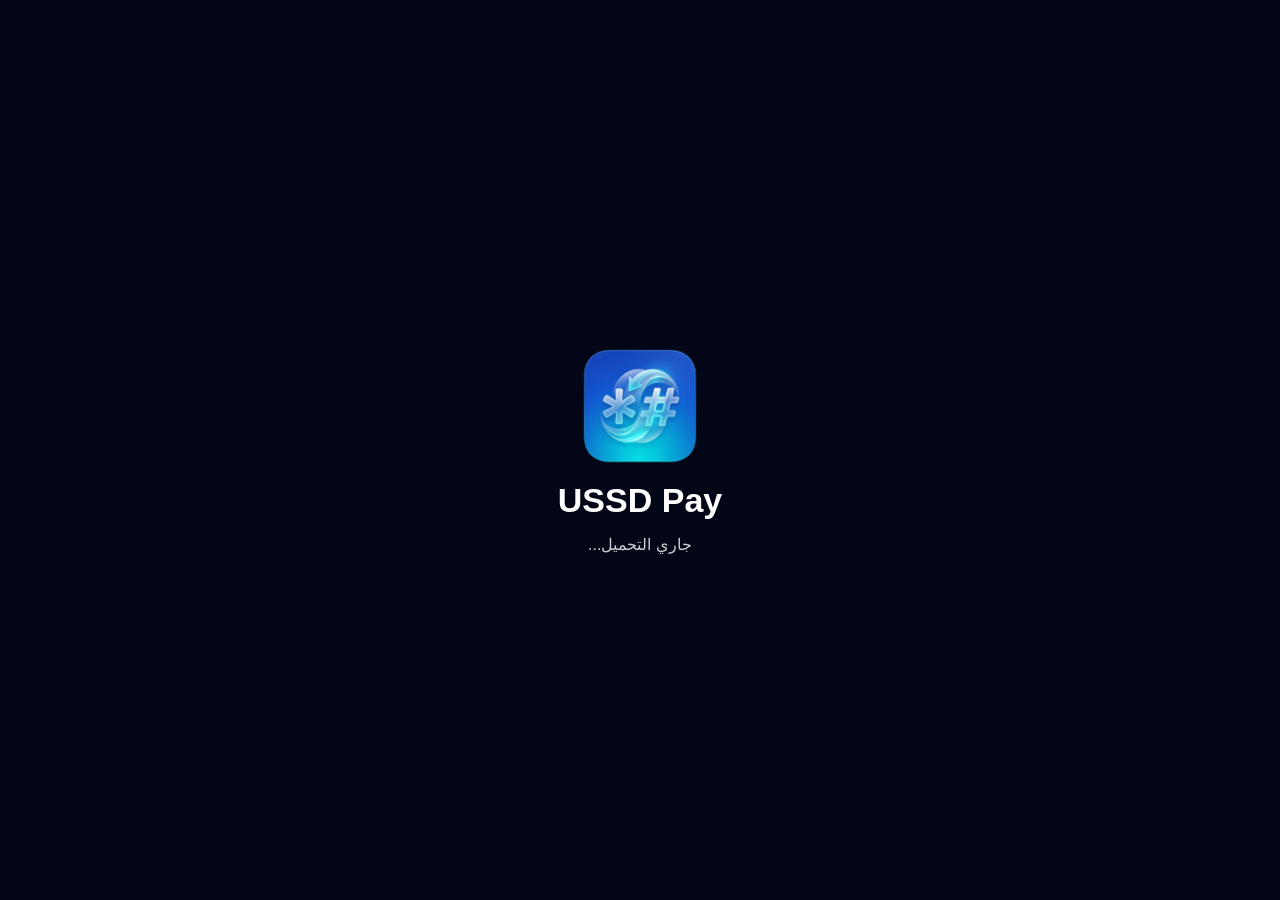
==== index.html @ b7312d6f "Add files via upload" ====
<!DOCTYPE html>
<html lang="ar" dir="rtl">

<head>

<meta charset="UTF-8">

<meta
name="viewport"
content="width=device-width,initial-scale=1.0,maximum-scale=1">

<meta
name="theme-color"
content="#020617">

<meta
name="apple-mobile-web-app-capable"
content="yes">

<meta
name="apple-mobile-web-app-status-bar-style"
content="black-translucent">

<title>USSD Pay</title>

<link
rel="manifest"
href="manifest.json">

<link
rel="stylesheet"
href="style.css">

</head>

<body>

<!-- Splash -->

<div id="splash">

    <img
    src="icons/logo.png"
    alt="Logo"
    class="splash-logo">

    <h1>
    USSD Pay
    </h1>

    <p>
    جاري التحميل...
    </p>

</div>

<!-- Toast -->

<div id="toast"></div>

<!-- Loader -->

<div id="loader">

    <div class="spinner"></div>

</div>

<!-- App -->

<div id="app">

<header>

    <div class="header-left">

        <img
        src="icons/logo.png"
        class="logo-small"
        alt="Logo">

    </div>

    <div class="header-center">

        <h2>
        USSD Pay
        </h2>

    </div>

    <div class="header-right">

        <a
        href="settings.html"
        class="settings-btn">

        ⚙️

        </a>

    </div>

</header>

<!-- Search -->

<input
type="search"
id="searchReceiver"
placeholder="بحث عن مستلم">

<!-- Favorite Receivers -->

<div id="favoritesSection">

    <h3>
    ⭐ المفضلة
    </h3>

    <div
    id="favoritesList">
    </div>

</div>

<!-- Main Card -->

<div class="card">

    <div class="services">

        <button
        class="service active"
        data-service="jawwal">

        جوال باي

        </button>

        <button
        class="service"
        data-service="palpay">

        بال باي

        </button>

    </div>

    <select id="savedUsers">

        <option value="">

        اختر مستلم

        </option>

    </select>

    <input
    type="text"
    id="receiverName"
    placeholder="اسم المستلم">

    <input
    type="tel"
    id="phone"
    placeholder="رقم الهاتف">

    <input
    type="number"
    id="amount"
    placeholder="المبلغ">

    <button
    class="secondary-btn"
    onclick="saveReceiver()">

    حفظ المستلم

    </button>

    <button
    class="main-btn"
    onclick="generateUSSD()">

    تحويل الآن

    </button>

</div>

<!-- History -->

<div class="card">

    <h3>
    آخر التحويلات
    </h3>

    <div
    id="historyList">
    </div>

</div>

<footer>

    تصميم
    <strong>
    وسام فحجان
    </strong>

</footer>

</div>

<!-- USSD Preview Modal -->

<div
id="ussdModal"
class="modal">

    <div
    class="modal-content">

        <h3>
        مراجعة الكود
        </h3>

        <textarea
        id="ussdPreview"
        readonly>
        </textarea>

        <div
        class="modal-actions">

            <button
            onclick="copyUSSD()">

            نسخ

            </button>

            <button
            onclick="callUSSD()">

            اتصال

            </button>

        </div>

    </div>

</div>

<script src="script.js"></script>

<script>

if(
'serviceWorker'
in navigator
){

    window.addEventListener(
    'load',

    ()=>{

        navigator
        .serviceWorker
        .register(
            './sw.js'
        );

    });

}

</script>

</body>

</html>
---- style.css ----
:root{

    --bg:#020617;
    --card:rgba(255,255,255,.08);
    --border:rgba(255,255,255,.10);

    --text:#ffffff;
    --text2:rgba(255,255,255,.7);

    --primary:#2563eb;
    --secondary:#06b6d4;

    --input:#0f172a;

}

body.light{

    --bg:#f8fafc;

    --card:rgba(255,255,255,.75);

    --border:rgba(255,255,255,.9);

    --text:#0f172a;

    --text2:#475569;

    --input:#ffffff;

}

*{

    margin:0;
    padding:0;

    box-sizing:border-box;

    font-family:
    -apple-system,
    BlinkMacSystemFont,
    sans-serif;

    -webkit-tap-highlight-color:
    transparent;

}

body{

    min-height:100vh;

    background:
    linear-gradient(
      135deg,
      var(--bg),
      #111827
    );

    color:var(--text);

    overflow-x:hidden;

    transition:.3s;

}

/* ===== خلفية زجاجية ===== */

body::before{

    content:"";

    position:fixed;

    width:350px;
    height:350px;

    right:-120px;
    top:-120px;

    background:#2563eb;

    filter:blur(120px);

    opacity:.35;

    border-radius:50%;

    z-index:-1;

}

body::after{

    content:"";

    position:fixed;

    width:350px;
    height:350px;

    left:-120px;
    bottom:-120px;

    background:#06b6d4;

    filter:blur(120px);

    opacity:.35;

    border-radius:50%;

    z-index:-1;

}

/* ===== Splash ===== */

#splash{

    position:fixed;

    inset:0;

    z-index:9999;

    background:#020617;

    display:flex;

    flex-direction:column;

    justify-content:center;

    align-items:center;

    gap:15px;

}

.splash-logo{

    width: 120px;
    height: 120px;
    object-fit: contain;

}

#splash h1{

    font-size:34px;

}

#splash p{

    opacity:.8;

}

/* ===== Toast ===== */

#toast{

    position:fixed;

    top:25px;

    left:50%;

    transform:
    translateX(-50%);

    background:#111827;

    color:white;

    padding:
    12px 20px;

    border-radius:16px;

    opacity:0;

    pointer-events:none;

    transition:.3s;

    z-index:9999;

}

#toast.show{

    opacity:1;

}

/* ===== Loader ===== */

#loader{

    position:fixed;

    inset:0;

    display:none;

    justify-content:center;

    align-items:center;

    backdrop-filter:
    blur(8px);

    z-index:9998;

}

.spinner{

    width:55px;
    height:55px;

    border:
    4px solid rgba(255,255,255,.15);

    border-top:
    4px solid white;

    border-radius:50%;

    animation:
    spin .8s linear infinite;

}

/* ===== App ===== */

#app{

    padding:
    max(20px,env(safe-area-inset-top))
    20px
    max(20px,env(safe-area-inset-bottom));

}

/* ===== Header ===== */

header{

    display:flex;

    align-items:center;

    justify-content:space-between;

    margin-bottom:20px;

}

.logo-small{

    width:52px;
    height:52px;
    object-fit:contain;

}

.header-center{

    flex:1;

    text-align:center;

}

.settings-btn{

    text-decoration:none;

    color:var(--text);

    font-size:24px;

}

/* ===== Search ===== */

#searchReceiver{

    width:100%;

    margin-bottom:15px;

}

/* ===== Cards ===== */

.card{

    background:var(--card);

    border:
    1px solid var(--border);

    backdrop-filter:
    blur(30px);

    -webkit-backdrop-filter:
    blur(30px);

    border-radius:30px;

    padding:20px;

    margin-bottom:20px;

    box-shadow:
    0 15px 45px rgba(0,0,0,.25);

    animation:
    fadeUp .5s ease;

}

/* ===== Favorites ===== */

#favoritesSection{

    margin-bottom:15px;

}

#favoritesSection h3{

    margin-bottom:10px;

}

.favorite-item{

    background:var(--card);

    border:
    1px solid var(--border);

    border-radius:16px;

    padding:12px;

    margin-bottom:10px;

    cursor:pointer;

}

/* ===== Services ===== */

.services{

    display:flex;

    gap:10px;

    margin-bottom:15px;

}

.service{

    flex:1;

    border:none;

    border-radius:18px;

    padding:16px;

    cursor:pointer;

    background:#334155;

    color:white;

    transition:.25s;

}

.service.active{

    background:
    linear-gradient(
      135deg,
      var(--primary),
      var(--secondary)
    );

}

/* ===== Inputs ===== */

input,
select,
textarea{

    width:100%;

    padding:16px;

    border:none;

    outline:none;

    border-radius:18px;

    background:var(--input);

    color:var(--text);

    margin-bottom:12px;

    font-size:16px;

}

textarea{

    resize:none;

    min-height:120px;

}

/* ===== Buttons ===== */

.main-btn{

    width:100%;

    border:none;

    border-radius:20px;

    padding:18px;

    cursor:pointer;

    color:white;

    font-size:18px;

    font-weight:700;

    background:
    linear-gradient(
      135deg,
      var(--primary),
      var(--secondary)
    );

}

.secondary-btn{

    width:100%;

    border:none;

    border-radius:18px;

    padding:16px;

    cursor:pointer;

    margin-bottom:10px;

    background:#334155;

    color:white;

}

.main-btn:active,
.secondary-btn:active{

    transform:scale(.97);

}

/* ===== History ===== */

#historyList{

    display:flex;

    flex-direction:column;

    gap:10px;

}

.history-item{

    padding:12px;

    border-radius:16px;

    background:
    rgba(255,255,255,.05);

}

/* ===== Modal ===== */

.modal{

    position:fixed;

    inset:0;

    background:
    rgba(0,0,0,.55);

    display:none;

    justify-content:center;

    align-items:center;

    z-index:9999;

}

.modal-content{

    width:90%;

    max-width:450px;

    background:#0f172a;

    border-radius:25px;

    padding:20px;

}

.modal-actions{

    display:flex;

    gap:10px;

    margin-top:15px;

}

.modal-actions button{

    flex:1;

    border:none;

    border-radius:16px;

    padding:14px;

    color:white;

    cursor:pointer;

    background:
    linear-gradient(
      135deg,
      var(--primary),
      var(--secondary)
    );

}

/* ===== Footer ===== */

footer{

    text-align:center;

    margin-top:25px;

    color:var(--text2);

    font-size:14px;

}

footer strong{

    color:var(--text);

}

/* ===== Animations ===== */

@keyframes spin{

    from{

        transform:
        rotate(0deg);

    }

    to{

        transform:
        rotate(360deg);

    }

}

@keyframes pulse{

    0%{

        transform:
        scale(1);

    }

    50%{

        transform:
        scale(1.08);

    }

    100%{

        transform:
        scale(1);

    }

}

@keyframes fadeUp{

    from{

        opacity:0;

        transform:
        translateY(25px);

    }

    to{

        opacity:1;

        transform:
        translateY(0);

    }

}

/* ===== Responsive ===== */

@media(max-width:768px){

    .card{

        padding:18px;

    }

}

@media(max-width:480px){

    .service{

        padding:14px;

        font-size:14px;

    }

    .main-btn{

        font-size:16px;

    }

    .modal-content{

        width:95%;

    }

}
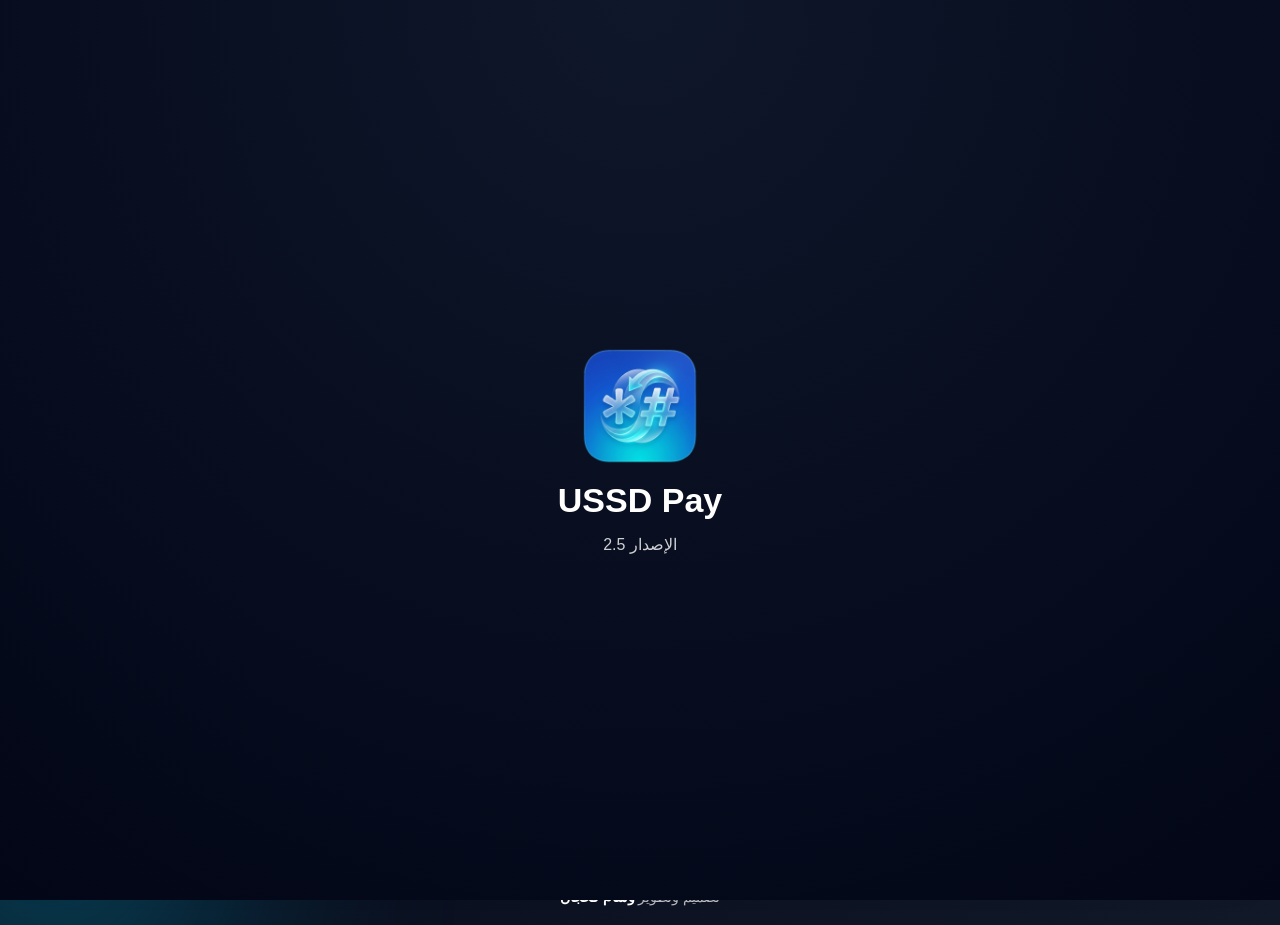
==== commit 05bb509b: "Add files via upload" ====
--- a/index.html
+++ b/index.html
@@ -14,6 +14,10 @@
 content="#020617">
 
 <meta
+name="mobile-web-app-capable"
+content="yes">
+
+<meta
 name="apple-mobile-web-app-capable"
 content="yes">
 
@@ -21,7 +25,9 @@
 name="apple-mobile-web-app-status-bar-style"
 content="black-translucent">
 
-<title>USSD Pay</title>
+<title>
+USSD Pay v2.5
+</title>
 
 <link
 rel="manifest"
@@ -30,6 +36,16 @@
 <link
 rel="stylesheet"
 href="style.css">
+
+<link
+rel="stylesheet"
+href="https://cdnjs.cloudflare.com/ajax/libs/font-awesome/6.5.2/css/all.min.css">
+
+<meta name="mobile-web-app-capable" content="yes">
+
+<link rel="apple-touch-icon" href="icons/icon-192.png">
+
+<meta name="apple-mobile-web-app-title" content="USSD Pay">
 
 </head>
 
@@ -49,7 +65,7 @@
     </h1>
 
     <p>
-    جاري التحميل...
+    الإصدار 2.5
     </p>
 
 </div>
@@ -95,27 +111,53 @@
         href="settings.html"
         class="settings-btn">
 
-        ⚙️
+        <i class="fa-solid fa-gear"></i>
 
         </a>
 
     </div>
 
 </header>
+
+<!-- Device Info -->
+
+<div class="device-card">
+
+    <div id="deviceInfo">
+
+        <i class="fa-solid fa-mobile-screen"></i>
+
+        جاري التعرف على الجهاز...
+
+    </div>
+
+    <div id="dateTime">
+
+        <i class="fa-solid fa-clock"></i>
+
+        ...
+
+    </div>
+
+</div>
 
 <!-- Search -->
 
 <input
 type="search"
 id="searchReceiver"
-placeholder="بحث عن مستلم">
-
-<!-- Favorite Receivers -->
+placeholder="البحث عن مستلم">
+
+<!-- Favorites -->
 
 <div id="favoritesSection">
 
     <h3>
-    ⭐ المفضلة
+
+        <i class="fa-solid fa-star"></i>
+
+        المفضلة
+
     </h3>
 
     <div
@@ -177,6 +219,8 @@
     class="secondary-btn"
     onclick="saveReceiver()">
 
+    <i class="fa-solid fa-bookmark"></i>
+
     حفظ المستلم
 
     </button>
@@ -185,6 +229,8 @@
     class="main-btn"
     onclick="generateUSSD()">
 
+    <i class="fa-solid fa-paper-plane"></i>
+
     تحويل الآن
 
     </button>
@@ -196,7 +242,11 @@
 <div class="card">
 
     <h3>
-    آخر التحويلات
+
+        <i class="fa-solid fa-clock-rotate-left"></i>
+
+        آخر التحويلات
+
     </h3>
 
     <div
@@ -207,16 +257,23 @@
 
 <footer>
 
-    تصميم
+    USSD Pay v2.5
+
+    <br>
+
+    تصميم وتطوير
+
     <strong>
+
     وسام فحجان
+
     </strong>
 
 </footer>
 
 </div>
 
-<!-- USSD Preview Modal -->
+<!-- USSD Modal -->
 
 <div
 id="ussdModal"
@@ -226,7 +283,11 @@
     class="modal-content">
 
         <h3>
+
+        <i class="fa-solid fa-code"></i>
+
         مراجعة الكود
+
         </h3>
 
         <textarea
@@ -240,6 +301,8 @@
             <button
             onclick="copyUSSD()">
 
+            <i class="fa-solid fa-copy"></i>
+
             نسخ
 
             </button>
@@ -247,11 +310,86 @@
             <button
             onclick="callUSSD()">
 
+            <i class="fa-solid fa-phone"></i>
+
             اتصال
 
             </button>
 
         </div>
+
+    </div>
+
+</div>
+
+<!-- Install App -->
+
+<div
+id="installBanner"
+class="install-banner">
+
+    <div>
+
+        <strong>
+        📱 تثبيت USSD Pay
+        </strong>
+
+        <br>
+
+        <small>
+        تثبيت التطبيق للوصول السريع
+        </small>
+
+    </div>
+
+    <button
+    id="installBtn">
+
+    تثبيت
+
+    </button>
+
+</div>
+
+<!-- iPhone Install -->
+
+<div
+id="iosInstallModal"
+class="modal">
+
+    <div
+    class="modal-content">
+
+        <h3>
+        📱 تثبيت USSD Pay
+        </h3>
+
+        <br>
+
+        <p>
+        لتثبيت التطبيق على iPhone:
+        </p>
+
+        <br>
+
+        <p>
+        1️⃣ اضغط زر المشاركة
+        </p>
+
+        <p>
+        2️⃣ اختر
+        "إضافة إلى الشاشة الرئيسية"
+        </p>
+
+        <br>
+
+        <button
+        class="main-btn"
+        onclick="closeIOSInstall()">
+
+        فهمت
+
+        </button>
 
     </div>
 
--- a/style.css
+++ b/style.css
@@ -703,4 +703,152 @@
 
     }
 
+}
+*{
+    -webkit-font-smoothing:antialiased;
+    -moz-osx-font-smoothing:grayscale;
+}
+
+body{
+    -webkit-overflow-scrolling:touch;
+}
+button, .service, .card{
+    -webkit-tap-highlight-color:transparent;
+}
+.card,
+.service,
+.favorite-item{
+    transition:.25s ease;
+}
+
+.card:hover{
+    transform:translateY(-4px) scale(1.01);
+}
+
+.service:hover{
+    transform:translateY(-2px);
+}
+.device-card{
+    background:var(--card);
+    border:1px solid var(--border);
+    border-radius:25px;
+    padding:16px;
+    margin-bottom:18px;
+    backdrop-filter:blur(25px);
+    -webkit-backdrop-filter:blur(25px);
+    display:flex;
+    flex-direction:column;
+    gap:8px;
+    animation:fadeUp .5s ease;
+}
+
+.device-card i{
+    margin-left:6px;
+    color:var(--text2);
+}
+.modal-content{
+    background:rgba(15,23,42,.95);
+    backdrop-filter:blur(20px);
+    border:1px solid var(--border);
+    animation:fadeUp .3s ease;
+}
+#splash{
+    background:radial-gradient(circle at top,#0f172a,#020617);
+}
+
+.splash-logo{
+    animation:pulse 2s infinite ease-in-out;
+}
+input, select, textarea{
+    transition:.2s ease;
+}
+
+input:focus,
+select:focus,
+textarea:focus{
+    transform:scale(1.01);
+    box-shadow:0 0 0 2px rgba(37,99,235,.3);
+}
+.main-btn{
+    box-shadow:0 10px 30px rgba(37,99,235,.25);
+}
+
+.main-btn:hover{
+    filter:brightness(1.05);
+}
+@media(max-width:360px){
+    .card{
+        padding:14px;
+    }
+
+    header h2{
+        font-size:18px;
+    }
+
+    .main-btn{
+        font-size:15px;
+        padding:16px;
+    }
+}
+
+/* ===== Install Banner ===== */
+
+.install-banner{
+
+    position:fixed;
+
+    bottom:20px;
+
+    right:20px;
+
+    left:20px;
+
+    display:none;
+
+    align-items:center;
+
+    justify-content:space-between;
+
+    gap:15px;
+
+    padding:18px;
+
+    border-radius:24px;
+
+    background:
+    rgba(15,23,42,.95);
+
+    backdrop-filter:
+    blur(25px);
+
+    border:
+    1px solid
+    rgba(255,255,255,.08);
+
+    z-index:9997;
+
+    animation:
+    fadeUp .4s ease;
+
+}
+
+.install-banner button{
+
+    border:none;
+
+    border-radius:16px;
+
+    padding:12px 18px;
+
+    color:white;
+
+    cursor:pointer;
+
+    background:
+    linear-gradient(
+    135deg,
+    var(--primary),
+    var(--secondary)
+    );
+
 }
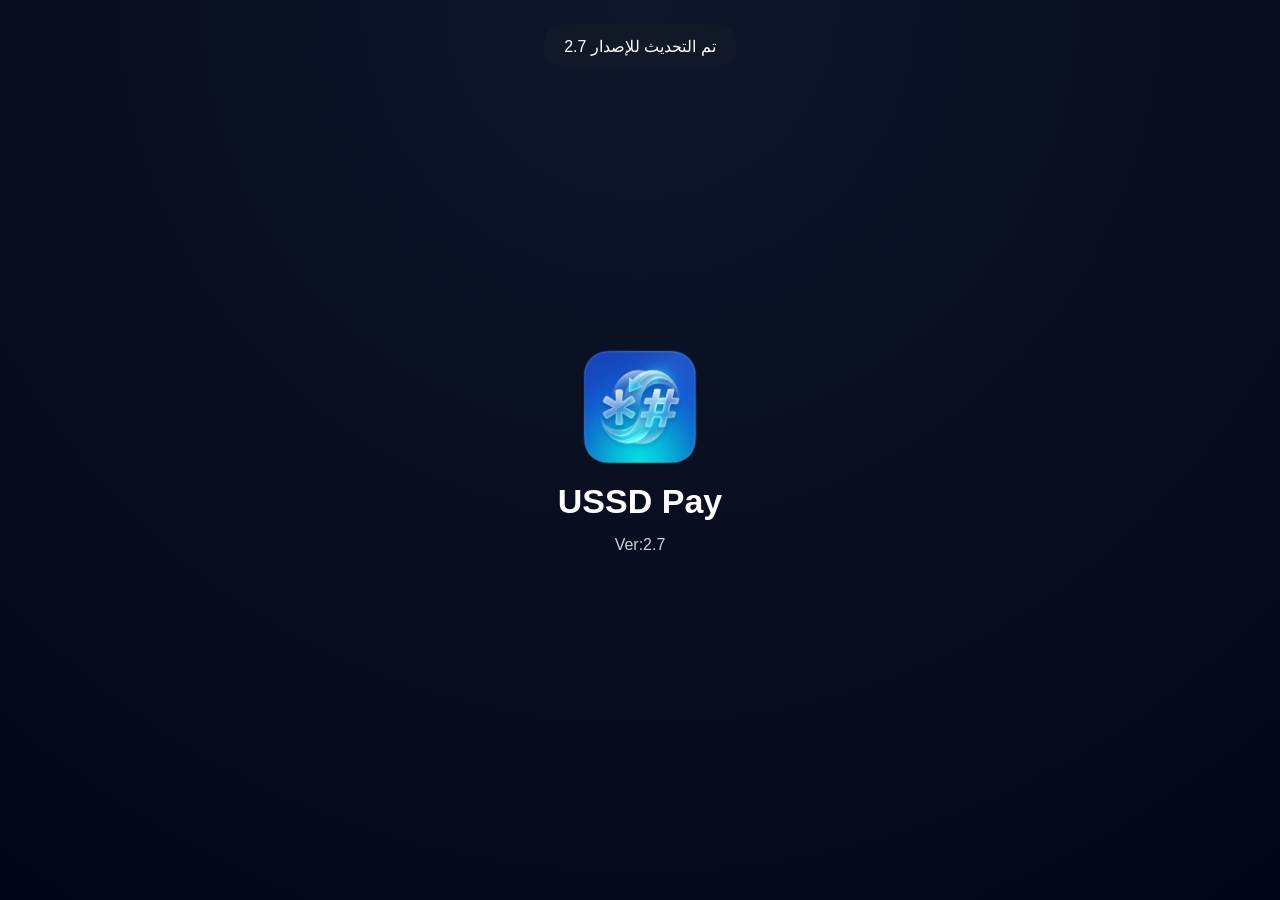
==== commit eed5dd59: "Add files via upload" ====
--- a/index.html
+++ b/index.html
@@ -26,7 +26,7 @@
 content="black-translucent">
 
 <title>
-USSD Pay v2.5
+USSD Pay v2.7
 </title>
 
 <link
@@ -37,9 +37,7 @@
 rel="stylesheet"
 href="style.css">
 
-<link
-rel="stylesheet"
-href="https://cdnjs.cloudflare.com/ajax/libs/font-awesome/6.5.2/css/all.min.css">
+<link rel="stylesheet" href="css/all.min.css">
 
 <meta name="mobile-web-app-capable" content="yes">
 
@@ -65,7 +63,7 @@
     </h1>
 
     <p>
-    الإصدار 2.5
+    Ver:2.7
     </p>
 
 </div>
@@ -123,48 +121,26 @@
 
 <div class="device-card">
 
-    <div id="deviceInfo">
-
-        <i class="fa-solid fa-mobile-screen"></i>
-
-        جاري التعرف على الجهاز...
-
-    </div>
-
-    <div id="dateTime">
-
-        <i class="fa-solid fa-clock"></i>
-
-        ...
-
-    </div>
-
-</div>
-
-<!-- Search -->
-
-<input
-type="search"
-id="searchReceiver"
-placeholder="البحث عن مستلم">
-
-<!-- Favorites -->
-
-<div id="favoritesSection">
-
-    <h3>
-
-        <i class="fa-solid fa-star"></i>
-
-        المفضلة
-
-    </h3>
-
-    <div
-    id="favoritesList">
-    </div>
-
-</div>
+    <div class="device-bar">
+
+        <span id="deviceName"></span>
+
+        <span id="currentDate"></span>
+
+        <span id="currentTime"></span>
+
+    </div>
+
+</div>
+
+<div class="device-card">
+
+    <div id="networkStatus">
+        🟢 متصل
+    </div>
+
+</div>
+
 
 <!-- Main Card -->
 
@@ -176,7 +152,7 @@
         class="service active"
         data-service="jawwal">
 
-        جوال باي
+        جوال باي - JAWWALPAY
 
         </button>
 
@@ -184,7 +160,7 @@
         class="service"
         data-service="palpay">
 
-        بال باي
+        بال باي - PALPAY
 
         </button>
 
@@ -257,7 +233,7 @@
 
 <footer>
 
-    USSD Pay v2.5
+    USSD Pay v2.7
 
     <br>
 
@@ -295,26 +271,22 @@
         readonly>
         </textarea>
 
-        <div
-        class="modal-actions">
-
-            <button
-            onclick="copyUSSD()">
-
+        <div class="modal-actions">
+
+        <button onclick="copyUSSD()">
             <i class="fa-solid fa-copy"></i>
-
-            نسخ
-
-            </button>
-
-            <button
-            onclick="callUSSD()">
-
+        نسخ    
+        </button>
+
+        <button onclick="callUSSD()">
             <i class="fa-solid fa-phone"></i>
-
-            اتصال
-
-            </button>
+        اتصال    
+        </button>
+
+        <button onclick="closeUSSDModal()">
+            <i class="fa-solid fa-check"></i>
+         فهمت    
+        </button>
 
         </div>
 
@@ -423,4 +395,4 @@
 
 </body>
 
-</html>+</html>
--- a/style.css
+++ b/style.css
@@ -192,10 +192,17 @@
 
 }
 
+#toast{
+    transition:
+    opacity .3s ease,
+    transform .3s ease;
+}
+
 #toast.show{
-
     opacity:1;
-
+    transform:
+    translateX(-50%)
+    translateY(0);
 }
 
 /* ===== Loader ===== */
@@ -791,6 +798,48 @@
     }
 }
 
+/* ===== Clock ===== */
+
+.clock-box{
+
+    text-align:center;
+
+    padding:12px;
+
+}
+
+.clock-time{
+
+    font-size:28px;
+
+    font-weight:700;
+
+    letter-spacing:2px;
+
+    font-family:
+    "SF Pro Display",
+    "Segoe UI",
+    sans-serif;
+
+}
+
+.clock-date{
+
+    margin-top:4px;
+
+    font-size:13px;
+
+    opacity:.75;
+
+    font-weight:500;
+
+    font-family:
+    "SF Pro Text",
+    "Segoe UI",
+    sans-serif;
+
+}
+
 /* ===== Install Banner ===== */
 
 .install-banner{
@@ -851,4 +900,68 @@
     var(--secondary)
     );
 
+}
+
+.avatar{
+
+    width:45px;
+    height:45px;
+
+    border-radius:50%;
+
+    display:flex;
+    align-items:center;
+    justify-content:center;
+
+    font-weight:bold;
+
+    background:
+    linear-gradient(
+    135deg,
+    #2563eb,
+    #06b6d4
+    );
+
+    color:white;
+
+}
+
+.device-bar{
+
+    display:flex;
+
+    justify-content:space-between;
+
+    align-items:center;
+
+    gap:10px;
+
+    font-size:14px;
+
+    font-weight:600;
+
+}
+
+#deviceName{
+
+    text-align:left;
+
+    min-width:80px;
+
+}
+
+#currentDate{
+
+    flex:1;
+
+    text-align:center;
+
+}
+
+#currentTime{
+
+    text-align:right;
+
+    min-width:110px;
+
 }
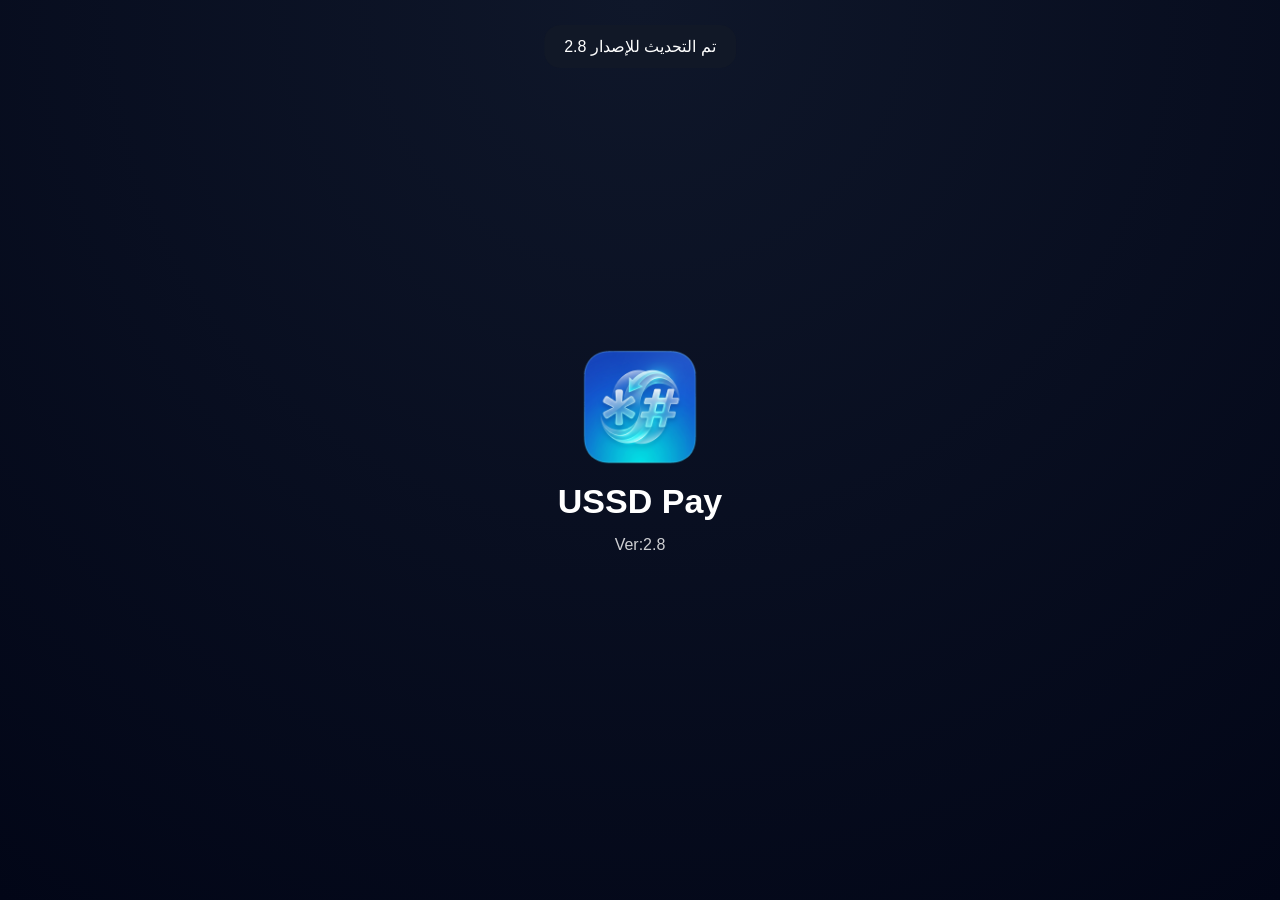
==== commit 42152e1a: "Add files via upload" ====
--- a/index.html
+++ b/index.html
@@ -26,7 +26,7 @@
 content="black-translucent">
 
 <title>
-USSD Pay v2.7
+USSD Pay v2.8
 </title>
 
 <link
@@ -63,7 +63,7 @@
     </h1>
 
     <p>
-    Ver:2.7
+    Ver:2.8
     </p>
 
 </div>
@@ -233,7 +233,7 @@
 
 <footer>
 
-    USSD Pay v2.7
+    USSD Pay v2.8
 
     <br>
 
--- a/style.css
+++ b/style.css
@@ -16,17 +16,125 @@
 
 body.light{
 
-    --bg:#f8fafc;
-
-    --card:rgba(255,255,255,.75);
+    --bg:#eef4ff;
+
+    --card:rgba(255,255,255,.65);
 
     --border:rgba(255,255,255,.9);
 
     --text:#0f172a;
 
-    --text2:#475569;
-
-    --input:#ffffff;
+    --text2:#64748b;
+
+    --input:rgba(255,255,255,.85);
+
+    --primary:#3b82f6;
+
+    --secondary:#06b6d4;
+
+}
+
+body.light{
+
+    background:
+    linear-gradient(
+    135deg,
+    #eef4ff 0%,
+    #f8fafc 40%,
+    #e0f2fe 100%
+    );
+
+}
+
+body.light::before{
+
+    background:#60a5fa;
+    opacity:.25;
+
+}
+
+body.light::after{
+
+    background:#22d3ee;
+    opacity:.25;
+
+}
+
+body.light .service{
+
+    background:#dbeafe;
+
+    color:#1e293b;
+
+}
+
+body.light .secondary-btn{
+
+    background:#e0f2fe;
+
+    color:#0f172a;
+
+}
+
+body.light .history-item{
+
+    background:
+    rgba(59,130,246,.08);
+
+}
+
+body.light .favorite-item{
+
+    background:
+    rgba(255,255,255,.7);
+
+}
+
+body.light input,
+body.light select,
+body.light textarea{
+
+    background:
+    rgba(255,255,255,.85);
+
+    border:
+    1px solid rgba(59,130,246,.08);
+
+}
+
+body.light .service{
+
+    background:#e2e8f0;
+
+    color:#334155;
+
+    border:
+    1px solid rgba(59,130,246,.12);
+
+}
+
+body.light .service.active{
+
+    background:
+    linear-gradient(
+    135deg,
+    #3b82f6,
+    #06b6d4
+    );
+
+    color:white;
+
+    border:none;
+
+    box-shadow:
+    0 6px 20px rgba(59,130,246,.25);
+
+}
+
+.service.active{
+
+    transform:
+    translateY(-2px);
 
 }
 
@@ -157,6 +265,34 @@
 #splash p{
 
     opacity:.8;
+
+}
+
+body.light #splash{
+
+    background:
+    linear-gradient(
+    135deg,
+    #eef4ff,
+    #f8fafc,
+    #e0f2fe
+    );
+
+    color:#0f172a;
+
+}
+
+body.light #splash p{
+
+    color:#475569;
+
+    opacity:1;
+
+}
+
+body.light #splash h1{
+
+    color:#0f172a;
 
 }
 
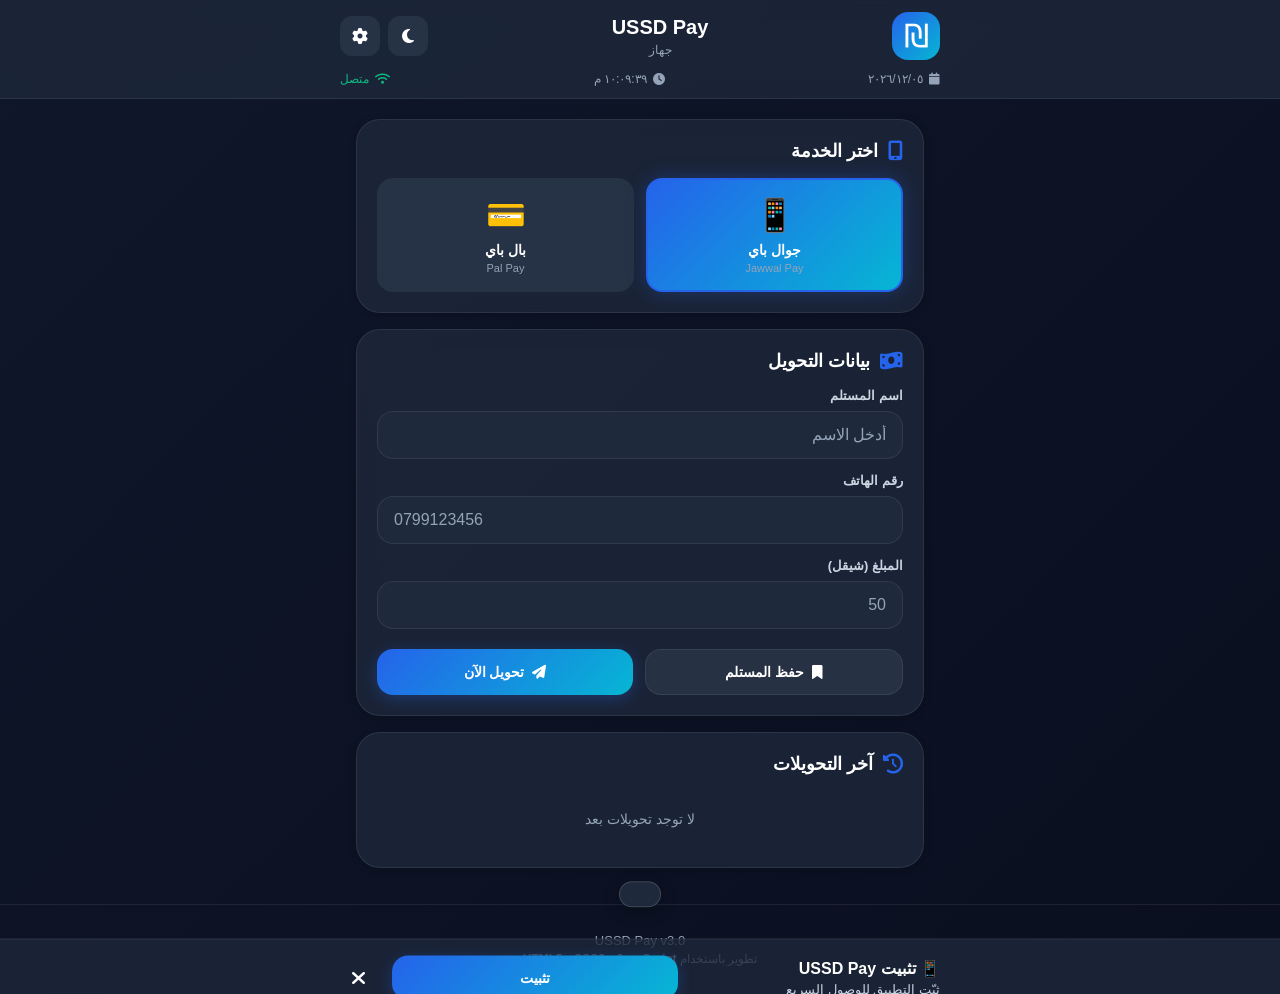
==== commit 4406e852: "Add files via upload" ====
--- a/index.html
+++ b/index.html
@@ -1,398 +1,242 @@
-<!DOCTYPE html>
-<html lang="ar" dir="rtl">
-
-<head>
-
-<meta charset="UTF-8">
-
-<meta
-name="viewport"
-content="width=device-width,initial-scale=1.0,maximum-scale=1">
-
-<meta
-name="theme-color"
-content="#020617">
-
-<meta
-name="mobile-web-app-capable"
-content="yes">
-
-<meta
-name="apple-mobile-web-app-capable"
-content="yes">
-
-<meta
-name="apple-mobile-web-app-status-bar-style"
-content="black-translucent">
-
-<title>
-USSD Pay v2.8
-</title>
-
-<link
-rel="manifest"
-href="manifest.json">
-
-<link
-rel="stylesheet"
-href="style.css">
-
-<link rel="stylesheet" href="css/all.min.css">
-
-<meta name="mobile-web-app-capable" content="yes">
-
-<link rel="apple-touch-icon" href="icons/icon-192.png">
-
-<meta name="apple-mobile-web-app-title" content="USSD Pay">
-
-</head>
-
-<body>
-
-<!-- Splash -->
-
-<div id="splash">
-
-    <img
-    src="icons/logo.png"
-    alt="Logo"
-    class="splash-logo">
-
-    <h1>
-    USSD Pay
-    </h1>
-
-    <p>
-    Ver:2.8
-    </p>
-
-</div>
-
-<!-- Toast -->
-
-<div id="toast"></div>
-
-<!-- Loader -->
-
-<div id="loader">
-
-    <div class="spinner"></div>
-
-</div>
-
-<!-- App -->
-
-<div id="app">
-
-<header>
-
-    <div class="header-left">
-
-        <img
-        src="icons/logo.png"
-        class="logo-small"
-        alt="Logo">
-
-    </div>
-
-    <div class="header-center">
-
-        <h2>
-        USSD Pay
-        </h2>
-
-    </div>
-
-    <div class="header-right">
-
-        <a
-        href="settings.html"
-        class="settings-btn">
-
-        <i class="fa-solid fa-gear"></i>
-
-        </a>
-
-    </div>
-
-</header>
-
-<!-- Device Info -->
-
-<div class="device-card">
-
-    <div class="device-bar">
-
-        <span id="deviceName"></span>
-
-        <span id="currentDate"></span>
-
-        <span id="currentTime"></span>
-
-    </div>
-
-</div>
-
-<div class="device-card">
-
-    <div id="networkStatus">
-        🟢 متصل
-    </div>
-
-</div>
-
-
-<!-- Main Card -->
-
-<div class="card">
-
-    <div class="services">
-
-        <button
-        class="service active"
-        data-service="jawwal">
-
-        جوال باي - JAWWALPAY
-
-        </button>
-
-        <button
-        class="service"
-        data-service="palpay">
-
-        بال باي - PALPAY
-
-        </button>
-
-    </div>
-
-    <select id="savedUsers">
-
-        <option value="">
-
-        اختر مستلم
-
-        </option>
-
-    </select>
-
-    <input
-    type="text"
-    id="receiverName"
-    placeholder="اسم المستلم">
-
-    <input
-    type="tel"
-    id="phone"
-    placeholder="رقم الهاتف">
-
-    <input
-    type="number"
-    id="amount"
-    placeholder="المبلغ">
-
-    <button
-    class="secondary-btn"
-    onclick="saveReceiver()">
-
-    <i class="fa-solid fa-bookmark"></i>
-
-    حفظ المستلم
-
-    </button>
-
-    <button
-    class="main-btn"
-    onclick="generateUSSD()">
-
-    <i class="fa-solid fa-paper-plane"></i>
-
-    تحويل الآن
-
-    </button>
-
-</div>
-
-<!-- History -->
-
-<div class="card">
-
-    <h3>
-
-        <i class="fa-solid fa-clock-rotate-left"></i>
-
-        آخر التحويلات
-
-    </h3>
-
-    <div
-    id="historyList">
-    </div>
-
-</div>
-
-<footer>
-
-    USSD Pay v2.8
-
-    <br>
-
-    تصميم وتطوير
-
-    <strong>
-
-    وسام فحجان
-
-    </strong>
-
-</footer>
-
-</div>
-
-<!-- USSD Modal -->
-
-<div
-id="ussdModal"
-class="modal">
-
-    <div
-    class="modal-content">
-
-        <h3>
-
-        <i class="fa-solid fa-code"></i>
-
-        مراجعة الكود
-
-        </h3>
-
-        <textarea
-        id="ussdPreview"
-        readonly>
-        </textarea>
-
-        <div class="modal-actions">
-
-        <button onclick="copyUSSD()">
-            <i class="fa-solid fa-copy"></i>
-        نسخ    
-        </button>
-
-        <button onclick="callUSSD()">
-            <i class="fa-solid fa-phone"></i>
-        اتصال    
-        </button>
-
-        <button onclick="closeUSSDModal()">
-            <i class="fa-solid fa-check"></i>
-         فهمت    
-        </button>
-
-        </div>
-
-    </div>
-
-</div>
-
-<!-- Install App -->
-
-<div
-id="installBanner"
-class="install-banner">
-
-    <div>
-
-        <strong>
-        📱 تثبيت USSD Pay
-        </strong>
-
-        <br>
-
-        <small>
-        تثبيت التطبيق للوصول السريع
-        </small>
-
-    </div>
-
-    <button
-    id="installBtn">
-
-    تثبيت
-
-    </button>
-
-</div>
-
-<!-- iPhone Install -->
-
-<div
-id="iosInstallModal"
-class="modal">
-
-    <div
-    class="modal-content">
-
-        <h3>
-        📱 تثبيت USSD Pay
-        </h3>
-
-        <br>
-
-        <p>
-        لتثبيت التطبيق على iPhone:
-        </p>
-
-        <br>
-
-        <p>
-        1️⃣ اضغط زر المشاركة
-        </p>
-
-        <p>
-        2️⃣ اختر
-        "إضافة إلى الشاشة الرئيسية"
-        </p>
-
-        <br>
-
-        <button
-        class="main-btn"
-        onclick="closeIOSInstall()">
-
-        فهمت
-
-        </button>
-
-    </div>
-
-</div>
-
-<script src="script.js"></script>
-
-<script>
-
-if(
-'serviceWorker'
-in navigator
-){
-
-    window.addEventListener(
-    'load',
-
-    ()=>{
-
-        navigator
-        .serviceWorker
-        .register(
-            './sw.js'
-        );
-
-    });
-
-}
-
-</script>
-
-</body>
-
-</html>
+<!DOCTYPE html>
+<html lang="ar" dir="rtl">
+<head>
+    <meta charset="UTF-8">
+    <meta name="viewport" content="width=device-width, initial-scale=1.0, viewport-fit=cover, maximum-scale=1">
+    <meta name="theme-color" content="#0f172a">
+    <meta name="description" content="تطبيق USSD Pay لتحويل الأموال عبر جوال باي وبال باي">
+    
+    <!-- PWA Meta Tags -->
+    <meta name="mobile-web-app-capable" content="yes">
+    <meta name="apple-mobile-web-app-capable" content="yes">
+    <meta name="apple-mobile-web-app-status-bar-style" content="black-translucent">
+    <meta name="apple-mobile-web-app-title" content="USSD Pay">
+    
+    <title>USSD Pay v3.0</title>
+    
+    <!-- Icons -->
+    <link rel="icon" href="data:image/svg+xml,<svg xmlns='http://www.w3.org/2000/svg' viewBox='0 0 180 180'><rect fill='%230f172a' width='180' height='180'/><text x='90' y='110' font-size='80' font-weight='bold' text-anchor='middle' fill='%232563eb' font-family='Arial'>₪</text></svg>">
+    <link rel="apple-touch-icon" href="data:image/svg+xml,<svg xmlns='http://www.w3.org/2000/svg' viewBox='0 0 192 192'><rect fill='%230f172a' width='192' height='192' rx='45'/><text x='96' y='130' font-size='100' font-weight='bold' text-anchor='middle' fill='%232563eb' font-family='Arial'>₪</text></svg>">
+    
+    <!-- Manifest & SW -->
+    <link rel="manifest" href="manifest.json">
+    
+    <!-- Styles -->
+    <link rel="stylesheet" href="https://cdnjs.cloudflare.com/ajax/libs/font-awesome/6.4.0/css/all.min.css">
+    <link rel="stylesheet" href="style.css">
+</head>
+<body>
+    <!-- Splash Screen -->
+    <div id="splash" class="splash">
+        <div class="splash-content">
+            <div class="splash-icon">₪</div>
+            <h1>USSD Pay</h1>
+            <p>v3.0</p>
+        </div>
+    </div>
+
+    <!-- Toast Notifications -->
+    <div id="toast" class="toast"></div>
+
+    <!-- Loading Spinner -->
+    <div id="loader" class="loader">
+        <div class="spinner"></div>
+    </div>
+
+    <!-- Main App -->
+    <div id="app" class="app">
+        <!-- Header -->
+        <header class="header">
+            <div class="header-content">
+                <div class="header-left">
+                    <div class="app-icon">₪</div>
+                </div>
+                <div class="header-center">
+                    <h1 class="app-title">USSD Pay</h1>
+                    <p class="header-subtitle" id="deviceName">جهازك</p>
+                </div>
+                <div class="header-right">
+                    <button class="btn-icon" onclick="toggleTheme()" title="تغيير المظهر">
+                        <i class="fas fa-moon"></i>
+                    </button>
+                    <a href="settings.html" class="btn-icon" title="الإعدادات">
+                        <i class="fas fa-cog"></i>
+                    </a>
+                </div>
+            </div>
+            <div class="header-info">
+                <span id="currentDate" class="info-item"><i class="fas fa-calendar"></i> <span id="dateText"></span></span>
+                <span id="currentTime" class="info-item"><i class="fas fa-clock"></i> <span id="timeText"></span></span>
+                <span id="networkStatus" class="info-item status-online"><i class="fas fa-wifi"></i> متصل</span>
+            </div>
+        </header>
+
+        <!-- Main Content -->
+        <main class="main-content">
+            <!-- Service Selection -->
+            <div class="card">
+                <h2 class="card-title">
+                    <i class="fas fa-mobile-alt"></i>
+                    اختر الخدمة
+                </h2>
+                <div class="services-grid">
+                    <button class="service-btn active" data-service="jawwal">
+                        <div class="service-icon">📱</div>
+                        <div class="service-name">جوال باي</div>
+                        <div class="service-desc">Jawwal Pay</div>
+                    </button>
+                    <button class="service-btn" data-service="palpay">
+                        <div class="service-icon">💳</div>
+                        <div class="service-name">بال باي</div>
+                        <div class="service-desc">Pal Pay</div>
+                    </button>
+                </div>
+            </div>
+
+            <!-- Form -->
+            <div class="card">
+                <h2 class="card-title">
+                    <i class="fas fa-money-bill-wave"></i>
+                    بيانات التحويل
+                </h2>
+                
+                <div class="form-group">
+                    <label for="receiverName" class="form-label">اسم المستلم</label>
+                    <input type="text" id="receiverName" class="form-input" placeholder="أدخل الاسم">
+                </div>
+
+                <div class="form-group">
+                    <label for="phone" class="form-label">رقم الهاتف</label>
+                    <input type="tel" id="phone" class="form-input" placeholder="0799123456">
+                </div>
+
+                <div class="form-group">
+                    <label for="amount" class="form-label">المبلغ (شيقل)</label>
+                    <input type="number" id="amount" class="form-input" placeholder="50" min="1">
+                </div>
+
+                <div class="form-actions">
+                    <button class="btn btn-secondary" onclick="saveReceiver()">
+                        <i class="fas fa-bookmark"></i>
+                        حفظ المستلم
+                    </button>
+                    <button class="btn btn-primary" onclick="generateUSSD()">
+                        <i class="fas fa-paper-plane"></i>
+                        تحويل الآن
+                    </button>
+                </div>
+            </div>
+
+            <!-- Quick Contacts -->
+            <div id="favoritesSection" class="card" style="display:none;">
+                <h2 class="card-title">
+                    <i class="fas fa-star"></i>
+                    المفضلات
+                </h2>
+                <div id="favoritesList" class="favorites-grid"></div>
+            </div>
+
+            <!-- Transaction History -->
+            <div class="card">
+                <h2 class="card-title">
+                    <i class="fas fa-history"></i>
+                    آخر التحويلات
+                </h2>
+                <div id="historyList" class="history-list"></div>
+                <button id="showMoreBtn" class="btn btn-secondary" style="display:none;" onclick="toggleHistory()">
+                    عرض المزيد
+                </button>
+            </div>
+        </main>
+
+        <!-- Footer -->
+        <footer class="footer">
+            <p>USSD Pay v3.0</p>
+            <p class="footer-credit">تطوير باستخدام <strong>HTML5 • CSS3 • JavaScript</strong></p>
+        </footer>
+    </div>
+
+    <!-- USSD Modal -->
+    <div id="ussdModal" class="modal">
+        <div class="modal-overlay" onclick="closeUSSDModal()"></div>
+        <div class="modal-content">
+            <div class="modal-header">
+                <h2><i class="fas fa-code"></i> مراجعة الكود</h2>
+                <button class="btn-close" onclick="closeUSSDModal()">
+                    <i class="fas fa-times"></i>
+                </button>
+            </div>
+            <div class="modal-body">
+                <textarea id="ussdPreview" class="ussd-preview" readonly></textarea>
+                <div class="ussd-info">
+                    <p><strong>📋 ملاحظة:</strong> انسخ الكود وألصقه في الهاتف أو اتصل مباشرة</p>
+                </div>
+            </div>
+            <div class="modal-actions">
+                <button class="btn btn-secondary" onclick="copyUSSD()">
+                    <i class="fas fa-copy"></i>
+                    نسخ
+                </button>
+                <button class="btn btn-primary" onclick="callUSSD()">
+                    <i class="fas fa-phone"></i>
+                    اتصال
+                </button>
+                <button class="btn btn-outline" onclick="closeUSSDModal()">
+                    <i class="fas fa-check"></i>
+                    موافق
+                </button>
+            </div>
+        </div>
+    </div>
+
+    <!-- Install Banner (Android/Desktop) -->
+    <div id="installBanner" class="install-banner">
+        <div class="install-content">
+            <div>
+                <strong>📱 تثبيت USSD Pay</strong>
+                <p>ثبّت التطبيق للوصول السريع</p>
+            </div>
+            <button id="installBtn" class="btn btn-primary">تثبيت</button>
+            <button class="btn-close" onclick="dismissInstall()">
+                <i class="fas fa-times"></i>
+            </button>
+        </div>
+    </div>
+
+    <!-- iOS Install Guide -->
+    <div id="iosModal" class="modal">
+        <div class="modal-overlay" onclick="closeIOSGuide()"></div>
+        <div class="modal-content">
+            <div class="modal-header">
+                <h2>📱 تثبيت على iPhone</h2>
+                <button class="btn-close" onclick="closeIOSGuide()">
+                    <i class="fas fa-times"></i>
+                </button>
+            </div>
+            <div class="modal-body">
+                <ol class="ios-steps">
+                    <li>اضغط زر <strong>المشاركة</strong> في أسفل الشاشة</li>
+                    <li>اختر <strong>إضافة إلى الشاشة الرئيسية</strong></li>
+                    <li>أدخل اسم التطبيق واضغط <strong>إضافة</strong></li>
+                </ol>
+            </div>
+            <div class="modal-actions">
+                <button class="btn btn-primary" onclick="closeIOSGuide()">فهمت</button>
+            </div>
+        </div>
+    </div>
+
+    <!-- Scripts -->
+    <script src="app.js" defer></script>
+    <script>
+        // Register Service Worker
+        if ('serviceWorker' in navigator) {
+            window.addEventListener('load', () => {
+                navigator.serviceWorker.register('./sw.js')
+                    .then(reg => console.log('✓ SW registered'))
+                    .catch(err => console.log('✗ SW error:', err));
+            });
+        }
+    </script>
+</body>
+</html>
--- a/style.css
+++ b/style.css
@@ -1,1103 +1,876 @@
-:root{
-
-    --bg:#020617;
-    --card:rgba(255,255,255,.08);
-    --border:rgba(255,255,255,.10);
-
-    --text:#ffffff;
-    --text2:rgba(255,255,255,.7);
-
-    --primary:#2563eb;
-    --secondary:#06b6d4;
-
-    --input:#0f172a;
-
-}
-
-body.light{
-
-    --bg:#eef4ff;
-
-    --card:rgba(255,255,255,.65);
-
-    --border:rgba(255,255,255,.9);
-
-    --text:#0f172a;
-
-    --text2:#64748b;
-
-    --input:rgba(255,255,255,.85);
-
-    --primary:#3b82f6;
-
-    --secondary:#06b6d4;
-
-}
-
-body.light{
-
-    background:
-    linear-gradient(
-    135deg,
-    #eef4ff 0%,
-    #f8fafc 40%,
-    #e0f2fe 100%
-    );
-
-}
-
-body.light::before{
-
-    background:#60a5fa;
-    opacity:.25;
-
-}
-
-body.light::after{
-
-    background:#22d3ee;
-    opacity:.25;
-
-}
-
-body.light .service{
-
-    background:#dbeafe;
-
-    color:#1e293b;
-
-}
-
-body.light .secondary-btn{
-
-    background:#e0f2fe;
-
-    color:#0f172a;
-
-}
-
-body.light .history-item{
-
-    background:
-    rgba(59,130,246,.08);
-
-}
-
-body.light .favorite-item{
-
-    background:
-    rgba(255,255,255,.7);
-
-}
-
-body.light input,
-body.light select,
-body.light textarea{
-
-    background:
-    rgba(255,255,255,.85);
-
-    border:
-    1px solid rgba(59,130,246,.08);
-
-}
-
-body.light .service{
-
-    background:#e2e8f0;
-
-    color:#334155;
-
-    border:
-    1px solid rgba(59,130,246,.12);
-
-}
-
-body.light .service.active{
-
-    background:
-    linear-gradient(
-    135deg,
-    #3b82f6,
-    #06b6d4
-    );
-
-    color:white;
-
-    border:none;
-
-    box-shadow:
-    0 6px 20px rgba(59,130,246,.25);
-
-}
-
-.service.active{
-
-    transform:
-    translateY(-2px);
-
-}
-
-*{
-
-    margin:0;
-    padding:0;
-
-    box-sizing:border-box;
-
-    font-family:
-    -apple-system,
-    BlinkMacSystemFont,
-    sans-serif;
-
-    -webkit-tap-highlight-color:
-    transparent;
-
-}
-
-body{
-
-    min-height:100vh;
-
-    background:
-    linear-gradient(
-      135deg,
-      var(--bg),
-      #111827
-    );
-
-    color:var(--text);
-
-    overflow-x:hidden;
-
-    transition:.3s;
-
-}
-
-/* ===== خلفية زجاجية ===== */
-
-body::before{
-
-    content:"";
-
-    position:fixed;
-
-    width:350px;
-    height:350px;
-
-    right:-120px;
-    top:-120px;
-
-    background:#2563eb;
-
-    filter:blur(120px);
-
-    opacity:.35;
-
-    border-radius:50%;
-
-    z-index:-1;
-
-}
-
-body::after{
-
-    content:"";
-
-    position:fixed;
-
-    width:350px;
-    height:350px;
-
-    left:-120px;
-    bottom:-120px;
-
-    background:#06b6d4;
-
-    filter:blur(120px);
-
-    opacity:.35;
-
-    border-radius:50%;
-
-    z-index:-1;
-
-}
-
-/* ===== Splash ===== */
-
-#splash{
-
-    position:fixed;
-
-    inset:0;
-
-    z-index:9999;
-
-    background:#020617;
-
-    display:flex;
-
-    flex-direction:column;
-
-    justify-content:center;
-
-    align-items:center;
-
-    gap:15px;
-
-}
-
-.splash-logo{
-
-    width: 120px;
-    height: 120px;
-    object-fit: contain;
-
-}
-
-#splash h1{
-
-    font-size:34px;
-
-}
-
-#splash p{
-
-    opacity:.8;
-
-}
-
-body.light #splash{
-
-    background:
-    linear-gradient(
-    135deg,
-    #eef4ff,
-    #f8fafc,
-    #e0f2fe
-    );
-
-    color:#0f172a;
-
-}
-
-body.light #splash p{
-
-    color:#475569;
-
-    opacity:1;
-
-}
-
-body.light #splash h1{
-
-    color:#0f172a;
-
-}
-
-/* ===== Toast ===== */
-
-#toast{
-
-    position:fixed;
-
-    top:25px;
-
-    left:50%;
-
-    transform:
-    translateX(-50%);
-
-    background:#111827;
-
-    color:white;
-
-    padding:
-    12px 20px;
-
-    border-radius:16px;
-
-    opacity:0;
-
-    pointer-events:none;
-
-    transition:.3s;
-
-    z-index:9999;
-
-}
-
-#toast{
-    transition:
-    opacity .3s ease,
-    transform .3s ease;
-}
-
-#toast.show{
-    opacity:1;
-    transform:
-    translateX(-50%)
-    translateY(0);
-}
-
-/* ===== Loader ===== */
-
-#loader{
-
-    position:fixed;
-
-    inset:0;
-
-    display:none;
-
-    justify-content:center;
-
-    align-items:center;
-
-    backdrop-filter:
-    blur(8px);
-
-    z-index:9998;
-
-}
-
-.spinner{
-
-    width:55px;
-    height:55px;
-
-    border:
-    4px solid rgba(255,255,255,.15);
-
-    border-top:
-    4px solid white;
-
-    border-radius:50%;
-
-    animation:
-    spin .8s linear infinite;
-
-}
-
-/* ===== App ===== */
-
-#app{
-
-    padding:
-    max(20px,env(safe-area-inset-top))
-    20px
-    max(20px,env(safe-area-inset-bottom));
-
-}
-
-/* ===== Header ===== */
-
-header{
-
-    display:flex;
-
-    align-items:center;
-
-    justify-content:space-between;
-
-    margin-bottom:20px;
-
-}
-
-.logo-small{
-
-    width:52px;
-    height:52px;
-    object-fit:contain;
-
-}
-
-.header-center{
-
-    flex:1;
-
-    text-align:center;
-
-}
-
-.settings-btn{
-
-    text-decoration:none;
-
-    color:var(--text);
-
-    font-size:24px;
-
-}
-
-/* ===== Search ===== */
-
-#searchReceiver{
-
-    width:100%;
-
-    margin-bottom:15px;
-
-}
-
-/* ===== Cards ===== */
-
-.card{
-
-    background:var(--card);
-
-    border:
-    1px solid var(--border);
-
-    backdrop-filter:
-    blur(30px);
-
-    -webkit-backdrop-filter:
-    blur(30px);
-
-    border-radius:30px;
-
-    padding:20px;
-
-    margin-bottom:20px;
-
-    box-shadow:
-    0 15px 45px rgba(0,0,0,.25);
-
-    animation:
-    fadeUp .5s ease;
-
-}
-
-/* ===== Favorites ===== */
-
-#favoritesSection{
-
-    margin-bottom:15px;
-
-}
-
-#favoritesSection h3{
-
-    margin-bottom:10px;
-
-}
-
-.favorite-item{
-
-    background:var(--card);
-
-    border:
-    1px solid var(--border);
-
-    border-radius:16px;
-
-    padding:12px;
-
-    margin-bottom:10px;
-
-    cursor:pointer;
-
-}
-
-/* ===== Services ===== */
-
-.services{
-
-    display:flex;
-
-    gap:10px;
-
-    margin-bottom:15px;
-
-}
-
-.service{
-
-    flex:1;
-
-    border:none;
-
-    border-radius:18px;
-
-    padding:16px;
-
-    cursor:pointer;
-
-    background:#334155;
-
-    color:white;
-
-    transition:.25s;
-
-}
-
-.service.active{
-
-    background:
-    linear-gradient(
-      135deg,
-      var(--primary),
-      var(--secondary)
-    );
-
-}
-
-/* ===== Inputs ===== */
-
-input,
-select,
-textarea{
-
-    width:100%;
-
-    padding:16px;
-
-    border:none;
-
-    outline:none;
-
-    border-radius:18px;
-
-    background:var(--input);
-
-    color:var(--text);
-
-    margin-bottom:12px;
-
-    font-size:16px;
-
-}
-
-textarea{
-
-    resize:none;
-
-    min-height:120px;
-
-}
-
-/* ===== Buttons ===== */
-
-.main-btn{
-
-    width:100%;
-
-    border:none;
-
-    border-radius:20px;
-
-    padding:18px;
-
-    cursor:pointer;
-
-    color:white;
-
-    font-size:18px;
-
-    font-weight:700;
-
-    background:
-    linear-gradient(
-      135deg,
-      var(--primary),
-      var(--secondary)
-    );
-
-}
-
-.secondary-btn{
-
-    width:100%;
-
-    border:none;
-
-    border-radius:18px;
-
-    padding:16px;
-
-    cursor:pointer;
-
-    margin-bottom:10px;
-
-    background:#334155;
-
-    color:white;
-
-}
-
-.main-btn:active,
-.secondary-btn:active{
-
-    transform:scale(.97);
-
-}
-
-/* ===== History ===== */
-
-#historyList{
-
-    display:flex;
-
-    flex-direction:column;
-
-    gap:10px;
-
-}
-
-.history-item{
-
-    padding:12px;
-
-    border-radius:16px;
-
-    background:
-    rgba(255,255,255,.05);
-
-}
-
-/* ===== Modal ===== */
-
-.modal{
-
-    position:fixed;
-
-    inset:0;
-
-    background:
-    rgba(0,0,0,.55);
-
-    display:none;
-
-    justify-content:center;
-
-    align-items:center;
-
-    z-index:9999;
-
-}
-
-.modal-content{
-
-    width:90%;
-
-    max-width:450px;
-
-    background:#0f172a;
-
-    border-radius:25px;
-
-    padding:20px;
-
-}
-
-.modal-actions{
-
-    display:flex;
-
-    gap:10px;
-
-    margin-top:15px;
-
-}
-
-.modal-actions button{
-
-    flex:1;
-
-    border:none;
-
-    border-radius:16px;
-
-    padding:14px;
-
-    color:white;
-
-    cursor:pointer;
-
-    background:
-    linear-gradient(
-      135deg,
-      var(--primary),
-      var(--secondary)
-    );
-
-}
-
-/* ===== Footer ===== */
-
-footer{
-
-    text-align:center;
-
-    margin-top:25px;
-
-    color:var(--text2);
-
-    font-size:14px;
-
-}
-
-footer strong{
-
-    color:var(--text);
-
-}
-
-/* ===== Animations ===== */
-
-@keyframes spin{
-
-    from{
-
-        transform:
-        rotate(0deg);
-
-    }
-
-    to{
-
-        transform:
-        rotate(360deg);
-
-    }
-
-}
-
-@keyframes pulse{
-
-    0%{
-
-        transform:
-        scale(1);
-
-    }
-
-    50%{
-
-        transform:
-        scale(1.08);
-
-    }
-
-    100%{
-
-        transform:
-        scale(1);
-
-    }
-
-}
-
-@keyframes fadeUp{
-
-    from{
-
-        opacity:0;
-
-        transform:
-        translateY(25px);
-
-    }
-
-    to{
-
-        opacity:1;
-
-        transform:
-        translateY(0);
-
-    }
-
-}
-
-/* ===== Responsive ===== */
-
-@media(max-width:768px){
-
-    .card{
-
-        padding:18px;
-
-    }
-
-}
-
-@media(max-width:480px){
-
-    .service{
-
-        padding:14px;
-
-        font-size:14px;
-
-    }
-
-    .main-btn{
-
-        font-size:16px;
-
-    }
-
-    .modal-content{
-
-        width:95%;
-
-    }
-
-}
-*{
-    -webkit-font-smoothing:antialiased;
-    -moz-osx-font-smoothing:grayscale;
-}
-
-body{
-    -webkit-overflow-scrolling:touch;
-}
-button, .service, .card{
-    -webkit-tap-highlight-color:transparent;
-}
-.card,
-.service,
-.favorite-item{
-    transition:.25s ease;
-}
-
-.card:hover{
-    transform:translateY(-4px) scale(1.01);
-}
-
-.service:hover{
-    transform:translateY(-2px);
-}
-.device-card{
-    background:var(--card);
-    border:1px solid var(--border);
-    border-radius:25px;
-    padding:16px;
-    margin-bottom:18px;
-    backdrop-filter:blur(25px);
-    -webkit-backdrop-filter:blur(25px);
-    display:flex;
-    flex-direction:column;
-    gap:8px;
-    animation:fadeUp .5s ease;
-}
-
-.device-card i{
-    margin-left:6px;
-    color:var(--text2);
-}
-.modal-content{
-    background:rgba(15,23,42,.95);
-    backdrop-filter:blur(20px);
-    border:1px solid var(--border);
-    animation:fadeUp .3s ease;
-}
-#splash{
-    background:radial-gradient(circle at top,#0f172a,#020617);
-}
-
-.splash-logo{
-    animation:pulse 2s infinite ease-in-out;
-}
-input, select, textarea{
-    transition:.2s ease;
-}
-
-input:focus,
-select:focus,
-textarea:focus{
-    transform:scale(1.01);
-    box-shadow:0 0 0 2px rgba(37,99,235,.3);
-}
-.main-btn{
-    box-shadow:0 10px 30px rgba(37,99,235,.25);
-}
-
-.main-btn:hover{
-    filter:brightness(1.05);
-}
-@media(max-width:360px){
-    .card{
-        padding:14px;
-    }
-
-    header h2{
-        font-size:18px;
-    }
-
-    .main-btn{
-        font-size:15px;
-        padding:16px;
-    }
-}
-
-/* ===== Clock ===== */
-
-.clock-box{
-
-    text-align:center;
-
-    padding:12px;
-
-}
-
-.clock-time{
-
-    font-size:28px;
-
-    font-weight:700;
-
-    letter-spacing:2px;
-
-    font-family:
-    "SF Pro Display",
-    "Segoe UI",
-    sans-serif;
-
-}
-
-.clock-date{
-
-    margin-top:4px;
-
-    font-size:13px;
-
-    opacity:.75;
-
-    font-weight:500;
-
-    font-family:
-    "SF Pro Text",
-    "Segoe UI",
-    sans-serif;
-
-}
-
-/* ===== Install Banner ===== */
-
-.install-banner{
-
-    position:fixed;
-
-    bottom:20px;
-
-    right:20px;
-
-    left:20px;
-
-    display:none;
-
-    align-items:center;
-
-    justify-content:space-between;
-
-    gap:15px;
-
-    padding:18px;
-
-    border-radius:24px;
-
-    background:
-    rgba(15,23,42,.95);
-
-    backdrop-filter:
-    blur(25px);
-
-    border:
-    1px solid
-    rgba(255,255,255,.08);
-
-    z-index:9997;
-
-    animation:
-    fadeUp .4s ease;
-
-}
-
-.install-banner button{
-
-    border:none;
-
-    border-radius:16px;
-
-    padding:12px 18px;
-
-    color:white;
-
-    cursor:pointer;
-
-    background:
-    linear-gradient(
-    135deg,
-    var(--primary),
-    var(--secondary)
-    );
-
-}
-
-.avatar{
-
-    width:45px;
-    height:45px;
-
-    border-radius:50%;
-
-    display:flex;
-    align-items:center;
-    justify-content:center;
-
-    font-weight:bold;
-
-    background:
-    linear-gradient(
-    135deg,
-    #2563eb,
-    #06b6d4
-    );
-
-    color:white;
-
-}
-
-.device-bar{
-
-    display:flex;
-
-    justify-content:space-between;
-
-    align-items:center;
-
-    gap:10px;
-
-    font-size:14px;
-
-    font-weight:600;
-
-}
-
-#deviceName{
-
-    text-align:left;
-
-    min-width:80px;
-
-}
-
-#currentDate{
-
-    flex:1;
-
-    text-align:center;
-
-}
-
-#currentTime{
-
-    text-align:right;
-
-    min-width:110px;
-
-}+:root {
+    --primary: #2563eb;
+    --primary-dark: #1d4ed8;
+    --secondary: #06b6d4;
+    --accent: #f59e0b;
+    
+    --bg: #0f172a;
+    --bg-light: #1e293b;
+    --surface: rgba(30, 41, 59, 0.8);
+    --surface-light: rgba(51, 65, 85, 0.5);
+    
+    --text: #ffffff;
+    --text-secondary: #cbd5e1;
+    --text-tertiary: #94a3b8;
+    
+    --border: rgba(255, 255, 255, 0.08);
+    --border-light: rgba(255, 255, 255, 0.15);
+    
+    --success: #10b981;
+    --warning: #f59e0b;
+    --error: #ef4444;
+    
+    --radius-sm: 8px;
+    --radius-md: 12px;
+    --radius-lg: 16px;
+    --radius-xl: 24px;
+    
+    --shadow-sm: 0 2px 8px rgba(0, 0, 0, 0.2);
+    --shadow-md: 0 4px 16px rgba(0, 0, 0, 0.25);
+    --shadow-lg: 0 8px 32px rgba(0, 0, 0, 0.3);
+    
+    --transition: 0.3s cubic-bezier(0.4, 0, 0.2, 1);
+}
+
+* {
+    margin: 0;
+    padding: 0;
+    box-sizing: border-box;
+}
+
+html {
+    scroll-behavior: smooth;
+    -webkit-font-smoothing: antialiased;
+    -moz-osx-font-smoothing: grayscale;
+}
+
+body {
+    font-family: -apple-system, BlinkMacSystemFont, 'Segoe UI', Roboto, 'Helvetica Neue', Arial, sans-serif;
+    background: linear-gradient(135deg, var(--bg) 0%, #0a0f1f 100%);
+    color: var(--text);
+    overflow-x: hidden;
+    transition: background var(--transition);
+    min-height: 100vh;
+}
+
+body.light-theme {
+    --bg: #f8fafc;
+    --bg-light: #f1f5f9;
+    --surface: rgba(241, 245, 249, 0.9);
+    --surface-light: rgba(226, 232, 240, 0.6);
+    --text: #0f172a;
+    --text-secondary: #334155;
+    --text-tertiary: #64748b;
+    --border: rgba(0, 0, 0, 0.08);
+    --border-light: rgba(0, 0, 0, 0.12);
+    
+    background: linear-gradient(135deg, #f8fafc 0%, #f1f5f9 100%);
+}
+
+/* ===== Background Effects ===== */
+body::before {
+    content: '';
+    position: fixed;
+    top: -50%;
+    right: -50%;
+    width: 500px;
+    height: 500px;
+    background: radial-gradient(circle, var(--primary) 0%, transparent 70%);
+    opacity: 0.15;
+    filter: blur(120px);
+    pointer-events: none;
+    z-index: 0;
+}
+
+body::after {
+    content: '';
+    position: fixed;
+    bottom: -50%;
+    left: -50%;
+    width: 500px;
+    height: 500px;
+    background: radial-gradient(circle, var(--secondary) 0%, transparent 70%);
+    opacity: 0.1;
+    filter: blur(120px);
+    pointer-events: none;
+    z-index: 0;
+}
+
+/* ===== Splash Screen ===== */
+#splash {
+    position: fixed;
+    inset: 0;
+    background: linear-gradient(135deg, var(--bg) 0%, var(--bg-light) 100%);
+    display: flex;
+    align-items: center;
+    justify-content: center;
+    z-index: 9999;
+    animation: fadeOut 0.5s ease 2.5s forwards;
+}
+
+.splash-content {
+    text-align: center;
+}
+
+.splash-icon {
+    font-size: 80px;
+    animation: bounceIn 0.8s ease;
+}
+
+#splash h1 {
+    font-size: 32px;
+    font-weight: 700;
+    margin-top: 16px;
+    background: linear-gradient(135deg, var(--primary), var(--secondary));
+    -webkit-background-clip: text;
+    -webkit-text-fill-color: transparent;
+    background-clip: text;
+}
+
+#splash p {
+    color: var(--text-tertiary);
+    margin-top: 8px;
+    font-size: 14px;
+}
+
+@keyframes bounceIn {
+    0% { transform: scale(0.3); opacity: 0; }
+    50% { opacity: 1; }
+    70% { transform: scale(1.05); }
+    100% { transform: scale(1); }
+}
+
+@keyframes fadeOut {
+    to { opacity: 0; visibility: hidden; }
+}
+
+/* ===== Toast Notifications ===== */
+#toast {
+    position: fixed;
+    bottom: 24px;
+    left: 50%;
+    transform: translateX(-50%) translateY(120%);
+    background: var(--bg-light);
+    border: 1px solid var(--border-light);
+    color: var(--text);
+    padding: 12px 20px;
+    border-radius: var(--radius-lg);
+    z-index: 9998;
+    transition: transform var(--transition);
+    box-shadow: var(--shadow-md);
+}
+
+#toast.show {
+    transform: translateX(-50%) translateY(0);
+}
+
+/* ===== Loader ===== */
+#loader {
+    position: fixed;
+    inset: 0;
+    display: none;
+    align-items: center;
+    justify-content: center;
+    background: rgba(0, 0, 0, 0.5);
+    backdrop-filter: blur(4px);
+    z-index: 9997;
+}
+
+.spinner {
+    width: 50px;
+    height: 50px;
+    border: 3px solid rgba(255, 255, 255, 0.1);
+    border-top: 3px solid var(--primary);
+    border-radius: 50%;
+    animation: spin 1s linear infinite;
+}
+
+@keyframes spin {
+    to { transform: rotate(360deg); }
+}
+
+/* ===== App Layout ===== */
+.app {
+    position: relative;
+    z-index: 1;
+    min-height: 100vh;
+    display: flex;
+    flex-direction: column;
+}
+
+/* ===== Header ===== */
+.header {
+    background: var(--surface);
+    border-bottom: 1px solid var(--border);
+    backdrop-filter: blur(10px);
+    -webkit-backdrop-filter: blur(10px);
+    padding: max(12px, env(safe-area-inset-top)) 16px 12px;
+    position: sticky;
+    top: 0;
+    z-index: 100;
+}
+
+.header-content {
+    display: flex;
+    align-items: center;
+    justify-content: space-between;
+    max-width: 600px;
+    margin: 0 auto;
+    gap: 12px;
+}
+
+.header-left, .header-right {
+    display: flex;
+    align-items: center;
+    gap: 8px;
+}
+
+.app-icon {
+    font-size: 32px;
+    width: 48px;
+    height: 48px;
+    display: flex;
+    align-items: center;
+    justify-content: center;
+    background: linear-gradient(135deg, var(--primary), var(--secondary));
+    border-radius: var(--radius-lg);
+}
+
+.header-center {
+    flex: 1;
+    text-align: center;
+}
+
+.app-title {
+    font-size: 20px;
+    font-weight: 700;
+    margin: 0;
+}
+
+.header-subtitle {
+    font-size: 12px;
+    color: var(--text-tertiary);
+    margin: 4px 0 0;
+}
+
+.btn-icon {
+    width: 40px;
+    height: 40px;
+    border: none;
+    background: var(--surface-light);
+    border-radius: var(--radius-md);
+    color: var(--text);
+    cursor: pointer;
+    display: flex;
+    align-items: center;
+    justify-content: center;
+    transition: all var(--transition);
+    font-size: 16px;
+    text-decoration: none;
+}
+
+.btn-icon:hover, .btn-icon:active {
+    background: var(--primary);
+    transform: scale(0.95);
+}
+
+.header-info {
+    display: flex;
+    justify-content: space-between;
+    gap: 12px;
+    margin-top: 12px;
+    font-size: 12px;
+    max-width: 600px;
+    margin-left: auto;
+    margin-right: auto;
+}
+
+.info-item {
+    display: flex;
+    align-items: center;
+    gap: 6px;
+    color: var(--text-tertiary);
+}
+
+.status-online {
+    color: var(--success);
+}
+
+.status-offline {
+    color: var(--error);
+}
+
+/* ===== Main Content ===== */
+.main-content {
+    flex: 1;
+    padding: 20px 16px;
+    max-width: 600px;
+    margin: 0 auto;
+    width: 100%;
+}
+
+/* ===== Cards ===== */
+.card {
+    background: var(--surface);
+    border: 1px solid var(--border);
+    border-radius: var(--radius-xl);
+    padding: 20px;
+    margin-bottom: 16px;
+    backdrop-filter: blur(10px);
+    -webkit-backdrop-filter: blur(10px);
+    box-shadow: var(--shadow-sm);
+    animation: slideUp 0.5s ease;
+}
+
+.card-title {
+    font-size: 18px;
+    font-weight: 700;
+    margin: 0 0 16px;
+    display: flex;
+    align-items: center;
+    gap: 10px;
+    color: var(--text);
+}
+
+.card-title i {
+    color: var(--primary);
+    font-size: 20px;
+}
+
+@keyframes slideUp {
+    from {
+        opacity: 0;
+        transform: translateY(20px);
+    }
+    to {
+        opacity: 1;
+        transform: translateY(0);
+    }
+}
+
+/* ===== Services Grid ===== */
+.services-grid {
+    display: grid;
+    grid-template-columns: 1fr 1fr;
+    gap: 12px;
+}
+
+.service-btn {
+    background: var(--surface-light);
+    border: 2px solid transparent;
+    border-radius: var(--radius-lg);
+    padding: 16px;
+    text-align: center;
+    cursor: pointer;
+    transition: all var(--transition);
+    color: var(--text);
+    font-size: 14px;
+}
+
+.service-btn:active {
+    transform: scale(0.95);
+}
+
+.service-btn.active {
+    background: linear-gradient(135deg, var(--primary), var(--secondary));
+    border-color: var(--primary);
+    box-shadow: 0 0 20px rgba(37, 99, 235, 0.3);
+}
+
+.service-icon {
+    font-size: 32px;
+    margin-bottom: 8px;
+}
+
+.service-name {
+    font-weight: 600;
+    font-size: 14px;
+}
+
+.service-desc {
+    font-size: 11px;
+    color: var(--text-tertiary);
+    margin-top: 4px;
+}
+
+/* ===== Form ===== */
+.form-group {
+    margin-bottom: 14px;
+}
+
+.form-label {
+    display: block;
+    font-size: 13px;
+    font-weight: 600;
+    margin-bottom: 8px;
+    color: var(--text-secondary);
+}
+
+.form-input {
+    width: 100%;
+    padding: 14px 16px;
+    background: var(--bg-light);
+    border: 1px solid var(--border);
+    border-radius: var(--radius-lg);
+    color: var(--text);
+    font-size: 16px;
+    transition: all var(--transition);
+    font-family: inherit;
+}
+
+.form-input::placeholder {
+    color: var(--text-tertiary);
+}
+
+.form-input:focus {
+    outline: none;
+    border-color: var(--primary);
+    background: var(--bg);
+    box-shadow: 0 0 0 3px rgba(37, 99, 235, 0.1);
+}
+
+.form-actions {
+    display: flex;
+    gap: 12px;
+    margin-top: 20px;
+}
+
+/* ===== Buttons ===== */
+.btn {
+    padding: 14px 20px;
+    border: none;
+    border-radius: var(--radius-lg);
+    font-size: 14px;
+    font-weight: 600;
+    cursor: pointer;
+    transition: all var(--transition);
+    display: inline-flex;
+    align-items: center;
+    justify-content: center;
+    gap: 8px;
+    font-family: inherit;
+    white-space: nowrap;
+    user-select: none;
+}
+
+.btn-primary {
+    background: linear-gradient(135deg, var(--primary), var(--secondary));
+    color: white;
+    flex: 1;
+    box-shadow: 0 4px 15px rgba(37, 99, 235, 0.3);
+}
+
+.btn-primary:hover {
+    transform: translateY(-2px);
+    box-shadow: 0 6px 20px rgba(37, 99, 235, 0.4);
+}
+
+.btn-primary:active {
+    transform: translateY(0);
+}
+
+.btn-secondary {
+    background: var(--surface-light);
+    color: var(--text);
+    border: 1px solid var(--border);
+    flex: 1;
+}
+
+.btn-secondary:hover {
+    background: var(--bg-light);
+    border-color: var(--border-light);
+}
+
+.btn-outline {
+    background: transparent;
+    border: 1px solid var(--border-light);
+    color: var(--text);
+    flex: 1;
+}
+
+.btn-outline:hover {
+    background: var(--surface-light);
+    border-color: var(--primary);
+}
+
+/* ===== Favorites ===== */
+.favorites-grid {
+    display: grid;
+    grid-template-columns: repeat(auto-fill, minmax(120px, 1fr));
+    gap: 12px;
+}
+
+.favorite-item {
+    background: var(--bg-light);
+    border: 1px solid var(--border);
+    border-radius: var(--radius-lg);
+    padding: 12px;
+    text-align: center;
+    cursor: pointer;
+    transition: all var(--transition);
+}
+
+.favorite-item:hover {
+    transform: translateY(-4px);
+    box-shadow: var(--shadow-md);
+    border-color: var(--primary);
+}
+
+.favorite-avatar {
+    width: 50px;
+    height: 50px;
+    margin: 0 auto 8px;
+    border-radius: 50%;
+    background: linear-gradient(135deg, var(--primary), var(--secondary));
+    display: flex;
+    align-items: center;
+    justify-content: center;
+    font-weight: 700;
+    font-size: 18px;
+}
+
+.favorite-name {
+    font-weight: 600;
+    font-size: 13px;
+    margin: 8px 0 4px;
+}
+
+.favorite-phone {
+    font-size: 11px;
+    color: var(--text-tertiary);
+}
+
+/* ===== History ===== */
+.history-list {
+    display: flex;
+    flex-direction: column;
+    gap: 10px;
+}
+
+.history-item {
+    background: var(--bg-light);
+    border: 1px solid var(--border);
+    border-radius: var(--radius-lg);
+    padding: 12px;
+    display: flex;
+    justify-content: space-between;
+    align-items: center;
+    transition: all var(--transition);
+    font-size: 14px;
+}
+
+.history-item:hover {
+    background: var(--surface-light);
+    border-color: var(--primary);
+}
+
+.history-item-info {
+    flex: 1;
+}
+
+.history-item-name {
+    font-weight: 600;
+    color: var(--text);
+}
+
+.history-item-phone {
+    font-size: 12px;
+    color: var(--text-tertiary);
+    margin-top: 4px;
+}
+
+.history-item-amount {
+    font-weight: 700;
+    color: var(--primary);
+}
+
+.history-item-date {
+    font-size: 11px;
+    color: var(--text-tertiary);
+    text-align: right;
+    margin-top: 4px;
+}
+
+.history-empty {
+    text-align: center;
+    color: var(--text-tertiary);
+    padding: 20px;
+    font-size: 14px;
+}
+
+/* ===== Modal ===== */
+.modal {
+    position: fixed;
+    inset: 0;
+    display: none;
+    align-items: center;
+    justify-content: center;
+    z-index: 9999;
+    padding: 16px;
+    animation: fadeIn 0.3s ease;
+}
+
+.modal.show {
+    display: flex;
+}
+
+.modal-overlay {
+    position: absolute;
+    inset: 0;
+    background: rgba(0, 0, 0, 0.6);
+    backdrop-filter: blur(4px);
+    -webkit-backdrop-filter: blur(4px);
+}
+
+.modal-content {
+    position: relative;
+    background: var(--surface);
+    border: 1px solid var(--border);
+    border-radius: var(--radius-xl);
+    width: 100%;
+    max-width: 450px;
+    max-height: 90vh;
+    overflow-y: auto;
+    box-shadow: var(--shadow-lg);
+    animation: slideUp 0.3s ease;
+}
+
+.modal-header {
+    display: flex;
+    align-items: center;
+    justify-content: space-between;
+    padding: 20px;
+    border-bottom: 1px solid var(--border);
+}
+
+.modal-header h2 {
+    font-size: 18px;
+    font-weight: 700;
+    margin: 0;
+    display: flex;
+    align-items: center;
+    gap: 10px;
+}
+
+.btn-close {
+    width: 36px;
+    height: 36px;
+    border: none;
+    background: transparent;
+    color: var(--text);
+    font-size: 20px;
+    cursor: pointer;
+    transition: all var(--transition);
+}
+
+.btn-close:hover {
+    color: var(--primary);
+    transform: rotate(90deg);
+}
+
+.modal-body {
+    padding: 20px;
+}
+
+.ussd-preview {
+    width: 100%;
+    min-height: 100px;
+    background: var(--bg-light);
+    border: 1px solid var(--border);
+    border-radius: var(--radius-lg);
+    padding: 12px;
+    color: var(--text);
+    font-family: 'Courier New', monospace;
+    font-size: 14px;
+    resize: none;
+    margin-bottom: 12px;
+}
+
+.ussd-info {
+    background: rgba(37, 99, 235, 0.1);
+    border: 1px solid rgba(37, 99, 235, 0.2);
+    border-radius: var(--radius-lg);
+    padding: 12px;
+    font-size: 13px;
+    color: var(--text-secondary);
+}
+
+.modal-actions {
+    display: flex;
+    gap: 12px;
+    padding: 20px;
+    border-top: 1px solid var(--border);
+}
+
+.modal-actions .btn {
+    flex: 1;
+}
+
+@keyframes fadeIn {
+    from { opacity: 0; }
+    to { opacity: 1; }
+}
+
+/* ===== Install Banner ===== */
+.install-banner {
+    position: fixed;
+    bottom: 0;
+    left: 0;
+    right: 0;
+    background: var(--surface);
+    border-top: 1px solid var(--border);
+    padding: 16px;
+    z-index: 9998;
+    transform: translateY(150%);
+    transition: transform var(--transition);
+}
+
+.install-banner.show {
+    transform: translateY(0);
+}
+
+.install-content {
+    max-width: 600px;
+    margin: 0 auto;
+    display: flex;
+    align-items: center;
+    justify-content: space-between;
+    gap: 16px;
+}
+
+.install-content > div {
+    flex: 1;
+}
+
+.install-content strong {
+    display: block;
+    margin-bottom: 4px;
+}
+
+.install-content p {
+    font-size: 13px;
+    color: var(--text-secondary);
+    margin: 0;
+}
+
+/* ===== iOS Steps ===== */
+.ios-steps {
+    list-style: decimal;
+    padding-left: 20px;
+    margin: 0;
+}
+
+.ios-steps li {
+    margin-bottom: 12px;
+    color: var(--text-secondary);
+    font-size: 14px;
+}
+
+.ios-steps strong {
+    color: var(--text);
+}
+
+/* ===== Footer ===== */
+.footer {
+    text-align: center;
+    padding: 24px 16px max(24px, env(safe-area-inset-bottom));
+    color: var(--text-tertiary);
+    font-size: 13px;
+    border-top: 1px solid var(--border);
+}
+
+.footer p {
+    margin: 4px 0;
+}
+
+.footer-credit {
+    font-size: 12px;
+}
+
+.footer strong {
+    color: var(--text-secondary);
+}
+
+/* ===== Responsive ===== */
+@media (max-width: 480px) {
+    .header-info {
+        flex-direction: column;
+        gap: 4px;
+    }
+    
+    .main-content {
+        padding: 16px 12px;
+    }
+    
+    .card {
+        padding: 16px;
+        margin-bottom: 12px;
+    }
+    
+    .form-actions {
+        flex-direction: column;
+    }
+    
+    .modal-content {
+        width: 100%;
+        border-radius: var(--radius-lg);
+    }
+    
+    .install-content {
+        flex-direction: column;
+        text-align: center;
+    }
+    
+    .install-content .btn {
+        width: 100%;
+    }
+}
+
+/* ===== Utilities ===== */
+.hidden {
+    display: none !important;
+}
+
+.no-scroll {
+    overflow: hidden;
+}
+
+::-webkit-scrollbar {
+    width: 8px;
+}
+
+::-webkit-scrollbar-track {
+    background: var(--bg);
+}
+
+::-webkit-scrollbar-thumb {
+    background: var(--surface-light);
+    border-radius: 4px;
+}
+
+::-webkit-scrollbar-thumb:hover {
+    background: var(--border-light);
+}
+
+/* ===== Settings Page ===== */
+.receiver-item {
+    display: flex;
+    align-items: center;
+    justify-content: space-between;
+    padding: 12px;
+    background: var(--bg-light);
+    border: 1px solid var(--border);
+    border-radius: var(--radius-lg);
+    margin-bottom: 10px;
+    transition: all var(--transition);
+}
+
+.receiver-item:hover {
+    background: var(--surface-light);
+    border-color: var(--primary);
+}
+
+.danger-zone {
+    border-color: var(--error);
+    background: rgba(239, 68, 68, 0.05);
+}
